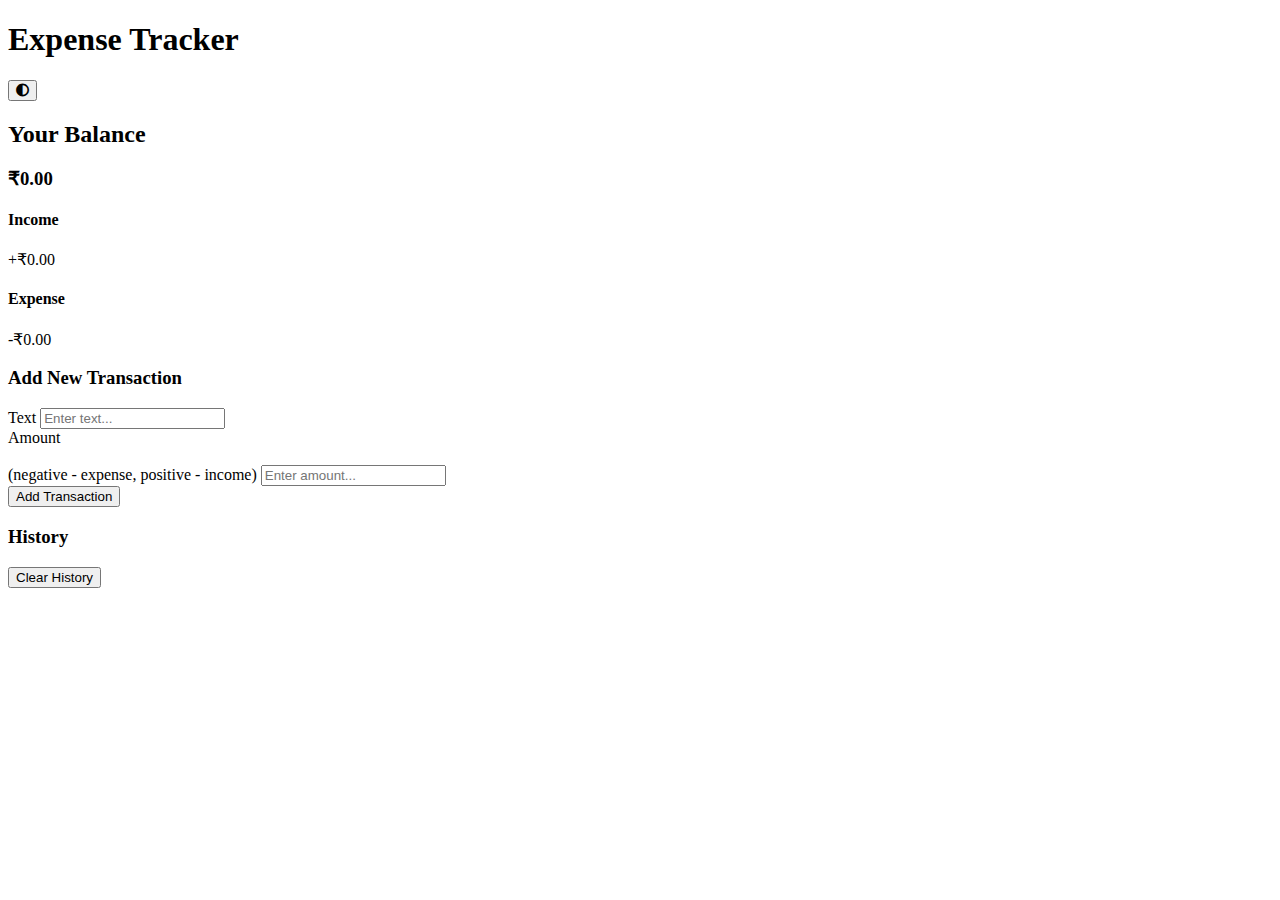
==== Splitter.html @ 813c65bd "Splitter.html" ====
<!DOCTYPE html>
<html lang="en">
<head>
    <meta charset="UTF-8">
    <meta name="viewport" content="width=device-width, initial-scale=1.0">
    <title>Expense Splitter </title>
    <link rel="stylesheet" href="Splitter.css">
    <link rel="stylesheet" href="https://cdnjs.cloudflare.com/ajax/libs/font-awesome/5.15.4/css/all.min.css">
</head>
<body>
    <div class="container">
        <header>
            <h1>Expense Tracker</h1>
            <button id="theme-toggle" class="theme-toggle"><i class="fas fa-adjust"></i></button>
        </header>
        <div class="balance">
            <h2>Your Balance</h2>
            <h3 id="balance">₹0.00</h3>
        </div>
        <div class="income-expense">
            <div>
                <h4>Income</h4>
                <p id="money-plus" class="money plus">+₹0.00</p>
            </div>
            <div>
                <h4>Expense</h4>
                <p id="money-minus" class="money minus">-₹0.00</p>
            </div>
        </div>
        <div class="transaction-form">
            <h3>Add New Transaction</h3>
            <form id="form">
                <div class="form-control">
                    <label for="text">Text</label>
                    <input type="text" id="text" placeholder="Enter text...">
                </div>
                <div class="form-control">
                    <label for="amount">Amount <br><br> (negative - expense, positive - income)</label>
                    <input type="number" id="amount" placeholder="Enter amount...">
                </div>
                <button class="btn">Add Transaction</button>
            </form>
        </div>
        <div class="transactions">
            <h3>History</h3>
            <ul id="list" class="list"></ul>
            <button class="btn clear-btn" id="clear-history">Clear History</button>
        </div>
    </div>
    <script src="Splitter.js"></script>
</body>
</html>
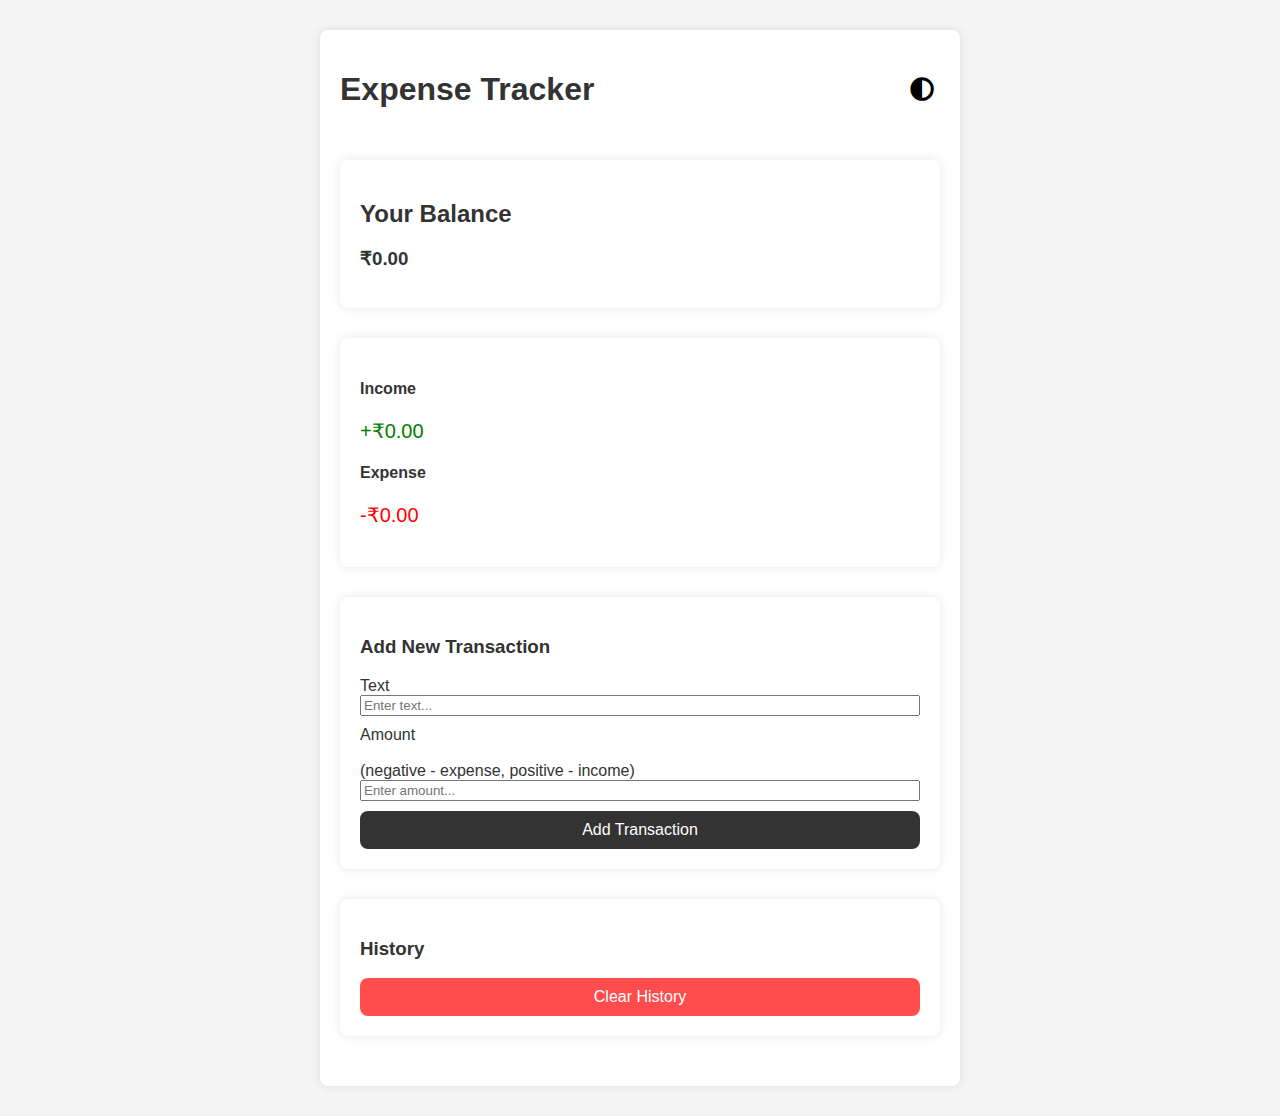
==== commit 56c5c830: "Merge pull request #1 from SOHAMPAL23/SOHAMPAL23-Draft-1" ====
--- a/Splitter.html
+++ b/Splitter.html
@@ -1,52 +1,52 @@
-<!DOCTYPE html>
-<html lang="en">
-<head>
-    <meta charset="UTF-8">
-    <meta name="viewport" content="width=device-width, initial-scale=1.0">
-    <title>Expense Splitter </title>
-    <link rel="stylesheet" href="Splitter.css">
-    <link rel="stylesheet" href="https://cdnjs.cloudflare.com/ajax/libs/font-awesome/5.15.4/css/all.min.css">
-</head>
-<body>
-    <div class="container">
-        <header>
-            <h1>Expense Tracker</h1>
-            <button id="theme-toggle" class="theme-toggle"><i class="fas fa-adjust"></i></button>
-        </header>
-        <div class="balance">
-            <h2>Your Balance</h2>
-            <h3 id="balance">₹0.00</h3>
-        </div>
-        <div class="income-expense">
-            <div>
-                <h4>Income</h4>
-                <p id="money-plus" class="money plus">+₹0.00</p>
-            </div>
-            <div>
-                <h4>Expense</h4>
-                <p id="money-minus" class="money minus">-₹0.00</p>
-            </div>
-        </div>
-        <div class="transaction-form">
-            <h3>Add New Transaction</h3>
-            <form id="form">
-                <div class="form-control">
-                    <label for="text">Text</label>
-                    <input type="text" id="text" placeholder="Enter text...">
-                </div>
-                <div class="form-control">
-                    <label for="amount">Amount <br><br> (negative - expense, positive - income)</label>
-                    <input type="number" id="amount" placeholder="Enter amount...">
-                </div>
-                <button class="btn">Add Transaction</button>
-            </form>
-        </div>
-        <div class="transactions">
-            <h3>History</h3>
-            <ul id="list" class="list"></ul>
-            <button class="btn clear-btn" id="clear-history">Clear History</button>
-        </div>
-    </div>
-    <script src="Splitter.js"></script>
-</body>
-</html>
+<!DOCTYPE html>
+<html lang="en">
+<head>
+    <meta charset="UTF-8">
+    <meta name="viewport" content="width=device-width, initial-scale=1.0">
+    <title>Expense Tracker</title>
+    <link rel="stylesheet" href="Splitter.css">
+    <link rel="stylesheet" href="https://cdnjs.cloudflare.com/ajax/libs/font-awesome/5.15.4/css/all.min.css">
+</head>
+<body>
+    <div class="container">
+        <header>
+            <h1>Expense Tracker</h1>
+            <button id="theme-toggle" class="theme-toggle"><i class="fas fa-adjust"></i></button>
+        </header>
+        <div class="balance">
+            <h2>Your Balance</h2>
+            <h3 id="balance">₹0.00</h3>
+        </div>
+        <div class="income-expense">
+            <div>
+                <h4>Income</h4>
+                <p id="money-plus" class="money plus">+₹0.00</p>
+            </div>
+            <div>
+                <h4>Expense</h4>
+                <p id="money-minus" class="money minus">-₹0.00</p>
+            </div>
+        </div>
+        <div class="transaction-form">
+            <h3>Add New Transaction</h3>
+            <form id="form">
+                <div class="form-control">
+                    <label for="text">Text</label>
+                    <input type="text" id="text" placeholder="Enter text...">
+                </div>
+                <div class="form-control">
+                    <label for="amount">Amount <br><br> (negative - expense, positive - income)</label>
+                    <input type="number" id="amount" placeholder="Enter amount...">
+                </div>
+                <button class="btn">Add Transaction</button>
+            </form>
+        </div>
+        <div class="transactions">
+            <h3>History</h3>
+            <ul id="list" class="list"></ul>
+            <button class="btn clear-btn" id="clear-history">Clear History</button>
+        </div>
+    </div>
+    <script src="Splitter.js"></script>
+</body>
+</html>
--- a/Splitter.css
+++ b/Splitter.css
@@ -0,0 +1,107 @@
+/* styles.css */
+body {
+  font-family: 'Arial', sans-serif;
+  background-color: #f4f4f4;
+  color: #333;
+  margin: 0;
+  padding: 0;
+  transition: background-color 0.3s, color 0.3s;
+}
+
+.container {
+  max-width: 600px;
+  margin: 30px auto;
+  padding: 20px;
+  border-radius: 8px;
+  box-shadow: 0 0 10px rgba(0, 0, 0, 0.1);
+  background-color: #fff;
+}
+
+header {
+  display: flex;
+  justify-content: space-between;
+  align-items: center;
+  margin-bottom: 30px;
+}
+
+.theme-toggle {
+  background: none;
+  border: none;
+  cursor: pointer;
+  font-size: 24px;
+}
+
+.balance, .income-expense, .transaction-form, .transactions {
+  margin-bottom: 30px;
+  padding: 20px;
+  border-radius: 8px;
+  background-color: #fff;
+  box-shadow: 0 0 10px rgba(0, 0, 0, 0.1);
+}
+
+.money {
+  font-size: 20px;
+}
+
+.money.plus {
+  color: green;
+}
+
+.money.minus {
+  color: red;
+}
+
+.form-control {
+  display: flex;
+  flex-direction: column;
+  margin-bottom: 10px;
+}
+
+.btn {
+  width: 100%;
+  padding: 10px;
+  background-color: #333;
+  color: #fff;
+  border: none;
+  cursor: pointer;
+  border-radius: 8px;
+  font-size: 16px;
+  transition: background-color 0.3s;
+}
+
+.btn:hover {
+  background-color: #555;
+}
+
+.clear-btn {
+  background-color: #ff4d4d;
+}
+
+.clear-btn:hover {
+  background-color: #ff1a1a;
+}
+
+/* Dark mode styles */
+body.dark-mode {
+  background-color: #333;
+  color: #f4f4f4;
+}
+
+body.dark-mode .container {
+  background-color: #444;
+}
+
+body.dark-mode .balance, body.dark-mode .income-expense,
+body.dark-mode .transaction-form, body.dark-mode .transactions {
+  background-color: #444;
+  box-shadow: 0 0 10px rgba(0, 0, 0, 0.3);
+}
+
+body.dark-mode .btn {
+  background-color: #f4f4f4;
+  color: #333;
+}
+
+body.dark-mode .btn:hover {
+  background-color: #ccc;
+}
